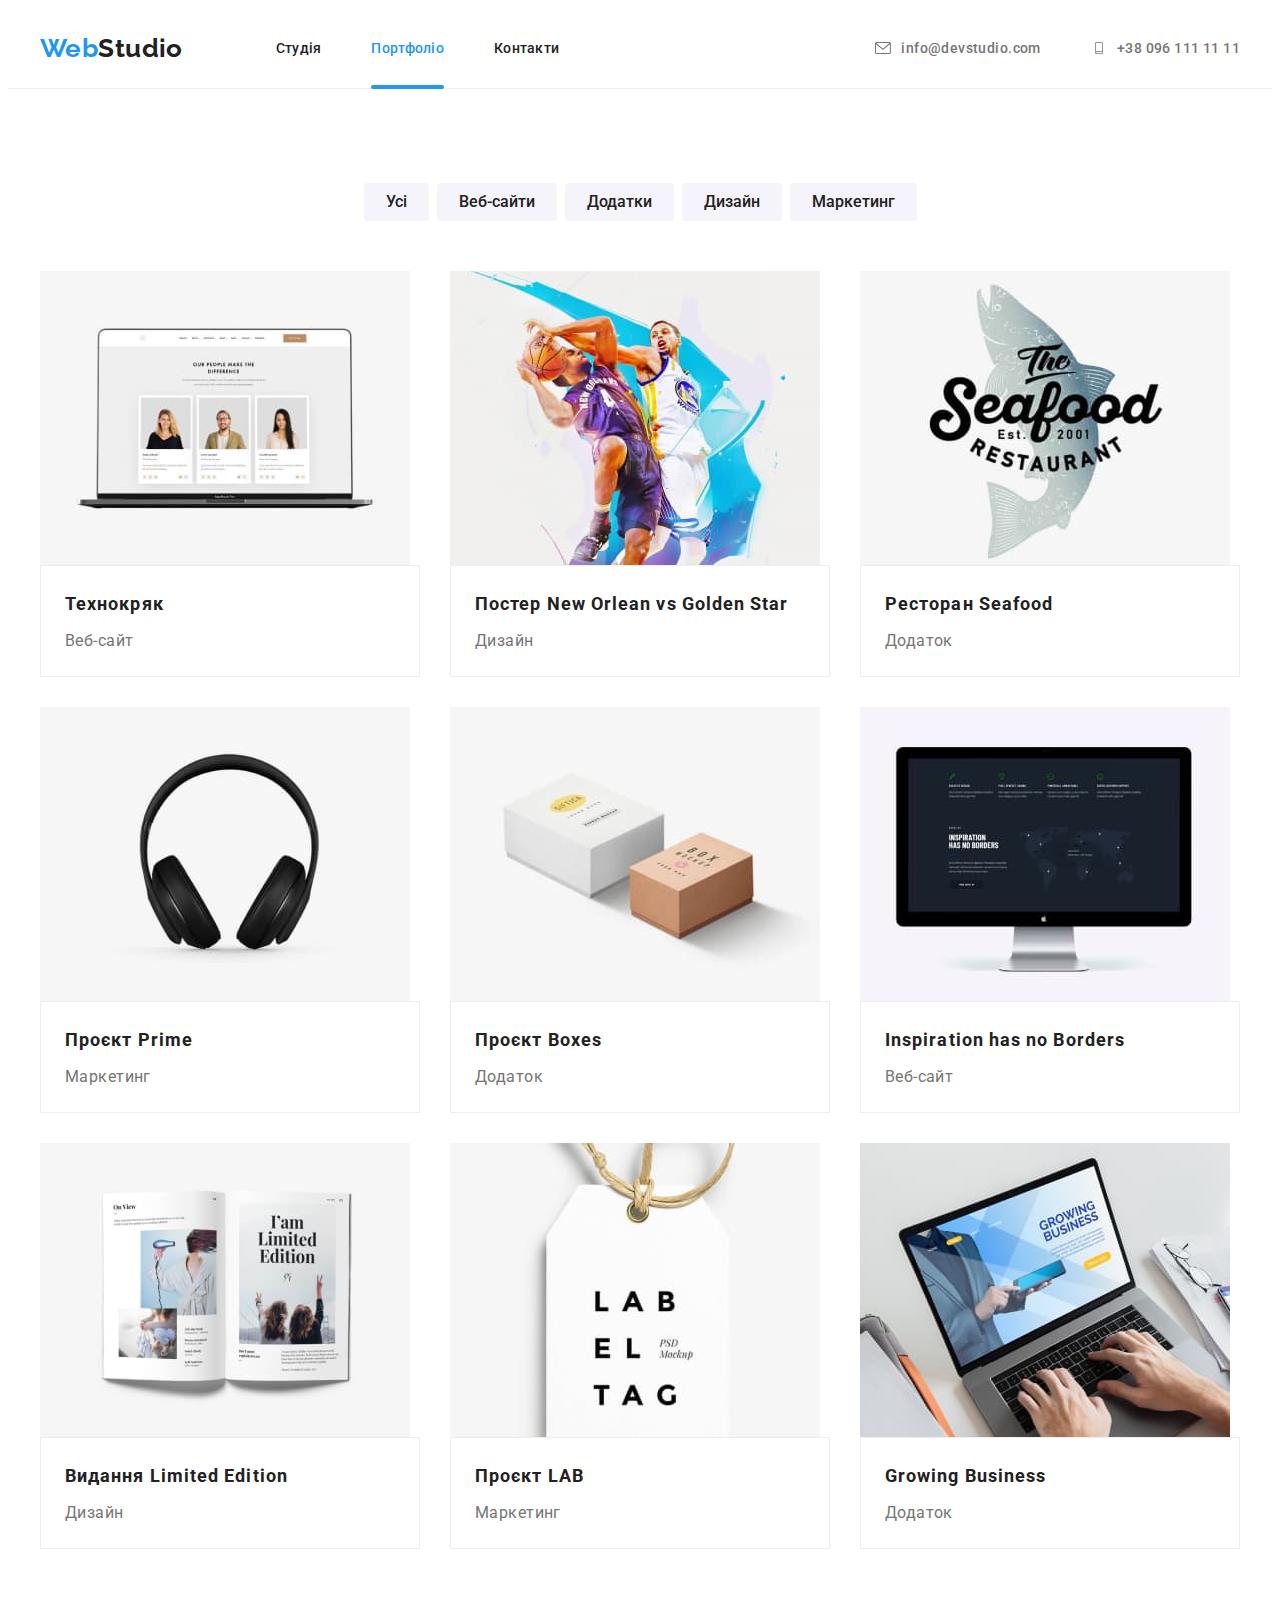
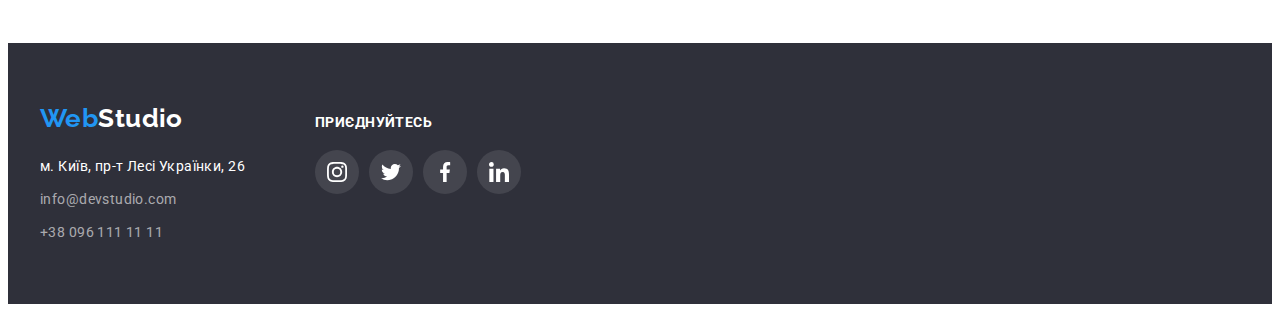
==== portfolio.html @ 8f902f5b "Initial commit" ====
<!DOCTYPE html>
<html lang="uk">
  <head>
    <meta charset="UTF-8" />
    <meta http-equiv="X-UA-Compatible" content="IE=edge" />
    <meta name="viewport" content="width=device-width, initial-scale=1.0" />
    <title>Портфоліо</title>

    <!-- Modern normalize -->
    <link
      rel="stylesheet"
      href="https://cdnjs.cloudflare.com/ajax/libs/modern-normalize/1.1.0/modern-normalize.min.css"
      integrity="sha512-wpPYUAdjBVSE4KJnH1VR1HeZfpl1ub8YT/NKx4PuQ5NmX2tKuGu6U/JRp5y+Y8XG2tV+wKQpNHVUX03MfMFn9Q=="
      crossorigin="anonymous"
      referrerpolicy="no-referrer"
    />

    <!-- Fonts -->
    <link rel="preconnect" href="https://fonts.googleapis.com" />
    <link rel="preconnect" href="https://fonts.gstatic.com" crossorigin />
    <link
      href="https://fonts.googleapis.com/css2?family=Raleway:wght@700&family=Roboto:wght@400;500;700;900&display=swap"
      rel="stylesheet"
    />
    <link rel="stylesheet" href="./css/styles.css" />
  </head>
  <body>
    <header class="header">
      <div class="header-container container">
        <nav class="site-nav">
          <a href="./index.html" class="logo-nav">Web<span>Studio</span></a>
          <ul class="nav-list list">
            <li class="nav-list-item">
              <a href="./index.html" class="nav-item link">Студія</a>
            </li>
            <li class="nav-list-item">
              <a href="./portfolio.html" class="nav-item link current">Портфоліо</a>
            </li>
            <li class="nav-list-item"><a href="" class="nav-item link">Контакти</a></li>
          </ul>
        </nav>
        <ul class="header-contacts list">
          <li class="contacts-item">
            <a class="contacts-mail link" href="mailto:info@devstudio.com">
              <svg class="header-icon" width="16" height="12">
                <use href="./images/icons.svg#icon-mail"></use></svg
              >info@devstudio.com</a
            >
          </li>
          <li class="contacts-item">
            <a class="contacts-tel link" href="tel:+380961111111">
              <svg class="header-icon" width="16" height="12">
                <use href="./images/icons.svg#icon-smartphone"></use></svg
              >+38 096 111 11 11</a
            >
          </li>
        </ul>
      </div>
    </header>
    <main>
      <section class="section-portfolio section">
        <div class="container">
          <h1 class="title visually-hidden">Приклади робіт</h1>
          <ul class="filters list">
            <li><button type="button" class="filters-item">Усі</button></li>
            <li><button type="button" class="filters-item">Веб-сайти</button></li>
            <li><button type="button" class="filters-item">Додатки</button></li>
            <li><button type="button" class="filters-item">Дизайн</button></li>
            <li><button type="button" class="filters-item">Маркетинг</button></li>
          </ul>
          <ul class="portfolio-list list">
            <li class="portfolio-list-item">
              <a class="portfolio-link link" href="./portfolio.html">
                <div class="portfolio-thumb">
                  <img
                    src="./images/portfolio/portfolio1.jpg"
                    alt="Розкритий ноутбук"
                    width="370"
                    height="294"
                  />
                  <div class="overlay">
                    <p class="overlay-text">
                      Ресурс пропонує комплексні пропозиції з різним рівнем функціоналу та сервісів.
                      Все це дозволить відвідувачу отримати вичерпні відомості про компанію чи
                      приватну особу.
                    </p>
                  </div>
                </div>
                <div class="portfolio-description">
                  <h2 class="title-item">Технокряк</h2>
                  <p class="item-text">Веб-сайт</p>
                </div>
              </a>
            </li>
            <li class="portfolio-list-item">
              <a class="portfolio-link link" href="./portfolio.html">
                <div class="portfolio-thumb">
                  <img
                    src="./images/portfolio/portfolio2.jpg"
                    alt="Два хлопці грають у баскетбол"
                    width="370"
                    height="294"
                  />
                  <div class="overlay">
                    <p class="overlay-text">
                      Ресурс пропонує комплексні пропозиції з різним рівнем функціоналу та сервісів.
                      Все це дозволить відвідувачу отримати вичерпні відомості про компанію чи
                      приватну особу.
                    </p>
                  </div>
                </div>
                <div class="portfolio-description">
                  <h2 class="title-item">
                    Постер <span lang="en">New Orlean vs Golden Star</span>
                  </h2>
                  <p class="item-text">Дизайн</p>
                </div>
              </a>
            </li>
            <li class="portfolio-list-item">
              <a class="portfolio-link link" href="./portfolio.html">
                <div class="portfolio-thumb">
                  <img
                    src="./images/portfolio/portfolio3.jpg"
                    alt="Назва ресторану на фоні акули"
                    width="370"
                    height="294"
                  />
                  <div class="overlay">
                    <p class="overlay-text">
                      Ресурс пропонує комплексні пропозиції з різним рівнем функціоналу та сервісів.
                      Все це дозволить відвідувачу отримати вичерпні відомості про компанію чи
                      приватну особу.
                    </p>
                  </div>
                </div>
                <div class="portfolio-description">
                  <h2 class="title-item">Ресторан <span lang="en">Seafood</span></h2>
                  <p class="item-text">Додаток</p>
                </div>
              </a>
            </li>
            <li class="portfolio-list-item">
              <a class="portfolio-link link" href="./portfolio.html">
                <div class="portfolio-thumb">
                  <img
                    src="./images/portfolio/portfolio4.jpg"
                    alt="Навушники"
                    width="370"
                    height="294"
                  />
                  <div class="overlay">
                    <p class="overlay-text">
                      Ресурс пропонує комплексні пропозиції з різним рівнем функціоналу та сервісів.
                      Все це дозволить відвідувачу отримати вичерпні відомості про компанію чи
                      приватну особу.
                    </p>
                  </div>
                </div>
                <div class="portfolio-description">
                  <h2 class="title-item">Проєкт <span lang="en">Prime</span></h2>
                  <p class="item-text">Маркетинг</p>
                </div>
              </a>
            </li>
            <li class="portfolio-list-item">
              <a class="portfolio-link link" href="./portfolio.html">
                <div class="portfolio-thumb">
                  <img
                    src="./images/portfolio/portfolio5.jpg"
                    alt="Дві коробочки білого та бежевого кольорів"
                    width="370"
                    height="294"
                  />
                  <div class="overlay">
                    <p class="overlay-text">
                      Ресурс пропонує комплексні пропозиції з різним рівнем функціоналу та сервісів.
                      Все це дозволить відвідувачу отримати вичерпні відомості про компанію чи
                      приватну особу.
                    </p>
                  </div>
                </div>
                <div class="portfolio-description">
                  <h2 class="title-item">Проєкт <span lang="en">Boxes</span></h2>
                  <p class="item-text">Додаток</p>
                </div>
              </a>
            </li>
            <li class="portfolio-list-item">
              <a class="portfolio-link link" href="./portfolio.html">
                <div class="portfolio-thumb">
                  <img
                    src="./images/portfolio/portfolio6.jpg"
                    alt="Монітор комп'ютера"
                    width="370"
                    height="294"
                  />
                  <div class="overlay">
                    <p class="overlay-text">
                      Ресурс пропонує комплексні пропозиції з різним рівнем функціоналу та сервісів.
                      Все це дозволить відвідувачу отримати вичерпні відомості про компанію чи
                      приватну особу.
                    </p>
                  </div>
                </div>
                <div class="portfolio-description">
                  <h2 class="title-item" lang="en">Inspiration has no Borders</h2>
                  <p class="item-text">Веб-сайт</p>
                </div>
              </a>
            </li>
            <li class="portfolio-list-item">
              <a class="portfolio-link link" href="./portfolio.html">
                <div class="portfolio-thumb">
                  <img
                    src="./images/portfolio/portfolio7.jpg"
                    alt="Розгорнута книга"
                    width="370"
                    height="294"
                  />
                  <div class="overlay">
                    <p class="overlay-text">
                      Ресурс пропонує комплексні пропозиції з різним рівнем функціоналу та сервісів.
                      Все це дозволить відвідувачу отримати вичерпні відомості про компанію чи
                      приватну особу.
                    </p>
                  </div>
                </div>
                <div class="portfolio-description">
                  <h2 class="title-item">Видання <span lang="en">Limited Edition</span></h2>
                  <p class="item-text">Дизайн</p>
                </div>
              </a>
            </li>
            <li class="portfolio-list-item">
              <a class="portfolio-link link" href="./portfolio.html">
                <div class="portfolio-thumb">
                  <img
                    src="./images/portfolio/portfolio8.jpg"
                    alt="Біла бірка з логотипом"
                    width="370"
                    height="294"
                  />
                  <div class="overlay">
                    <p class="overlay-text">
                      Ресурс пропонує комплексні пропозиції з різним рівнем функціоналу та сервісів.
                      Все це дозволить відвідувачу отримати вичерпні відомості про компанію чи
                      приватну особу.
                    </p>
                  </div>
                </div>
                <div class="portfolio-description">
                  <h2 class="title-item">Проєкт <span lang="en">LAB</span></h2>
                  <p class="item-text">Маркетинг</p>
                </div>
              </a>
            </li>
            <li class="portfolio-list-item">
              <a class="portfolio-link link" href="./portfolio.html">
                <div class="portfolio-thumb">
                  <img
                    src="./images/portfolio/portfolio9.jpg"
                    alt="Друкують на ноутбуці"
                    width="370"
                    height="294"
                  />
                  <div class="overlay">
                    <p class="overlay-text">
                      Ресурс пропонує комплексні пропозиції з різним рівнем функціоналу та сервісів.
                      Все це дозволить відвідувачу отримати вичерпні відомості про компанію чи
                      приватну особу.
                    </p>
                  </div>
                </div>
                <div class="portfolio-description">
                  <h2 class="title-item" lang="en">Growing Business</h2>
                  <p class="item-text">Додаток</p>
                </div>
              </a>
            </li>
          </ul>
        </div>
      </section>
    </main>
    <footer class="footer">
      <div class="container footer-container">
        <div>
          <a class="logo-footer" href="./index.html">Web<span>Studio</span></a>
          <address>
            <ul class="contacts-footer list">
              <li>
                <a
                  class="contacts-footer-address link contacts"
                  href="https://goo.gl/maps/xn2wBfeugNixci9o8"
                  target="_blank"
                  rel="noreferrer noopener"
                  >м. Київ, пр-т Лесі Українки, 26</a
                >
              </li>
              <li>
                <a href="mailto:info@devstudio.com" class="contacts-footer-mail link contacts"
                  >info@devstudio.com</a
                >
              </li>
              <li>
                <a href="tel:+380961111111" class="contacts-footer-tel link contacts"
                  >+38 096 111 11 11</a
                >
              </li>
            </ul>
          </address>
        </div>

        <div>
          <p class="join">Приєднуйтесь</p>
          <ul class="list join-list">
            <li class="socials-item">
              <a
                class="socials-link-footer link"
                href="https://instagram.com"
                target="_blank"
                rel="noopener noreferrer"
                aria-label="Instagram icon"
              >
                <svg class="socials-icon" width="20" height="20">
                  <use href="./images/icons.svg#icon-instagram"></use>
                </svg>
              </a>
            </li>
            <li class="socials-item">
              <a
                class="socials-link-footer link"
                href="https://twitter.com"
                aria-label="Twitter icon"
                target="_blank"
                rel="noopener noreferrer"
              >
                <svg class="socials-icon" width="20" height="20">
                  <use href="./images/icons.svg#icon-twitter"></use>
                </svg>
              </a>
            </li>
            <li class="socials-item">
              <a
                class="socials-link-footer link"
                href="https://facebook.com"
                aria-label="Facebook icon"
                target="_blank"
                rel="noopener noreferrer"
              >
                <svg class="socials-icon" width="20" height="20">
                  <use href="./images/icons.svg#icon-facebook"></use>
                </svg>
              </a>
            </li>
            <li class="socials-item">
              <a
                class="socials-link-footer link"
                href="https://linkedin.com"
                aria-label="LinkedIn icon"
                target="_blank"
                rel="noopener noreferrer"
              >
                <svg class="socials-icon" width="20" height="20">
                  <use href="./images/icons.svg#icon-linkedin"></use>
                </svg>
              </a>
            </li>
          </ul>
        </div>
      </div>
    </footer>
  </body>
</html>
---- css/styles.css ----
:root {
  /* Text colors */
  --primary-text-color: #757575;
  --title-text-color: #212121;
  --accent-color: #2196f3;
  --secondary-text-color: #ffffff;

  /* BG colors */
  --primary-bgc: #ffffff;
  --secondary-bgc: #2f303a;
  --button-bgc: #f5f4fa;
  --team-bgc: #f5f4fa;
  --filters-bgc: #eeeeee;

  /* Color to icons */
  --primary-icon: #afb1b8;

  /* Transitions */
  --transition-duration: 250ms;
  --transition-timing-function: cubic-bezier(0.4, 0, 0.2, 1);
}

/* 
Base styles */

body {
  color: var(--primary-text-color);
  background-color: var(--primary-bgc);
  font-family: 'Roboto', sans-serif;
  letter-spacing: 0.03em;
  font-size: 14px;
}

.section {
  padding-top: 94px;
  padding-bottom: 94px;
}

/* reset start */
h1,
h2,
h3,
h4,
h5,
h6,
p {
  margin: 0 0;
}

.link {
  text-decoration: none;
  color: inherit;
}

.list {
  list-style: none;
  margin: 0;
  padding: 0;
}

img {
  display: block;
  /* max-width: 100%;
  height: auto; */
}
/* reset end */

/* Header */
.container {
  width: 1200px;
  margin: 0 auto;
  padding-right: 15px;
  padding-left: 15px;
}
.header {
  border-bottom: 1px solid #ececec;
}

.header-container {
  display: flex;
  align-items: center;
  justify-content: space-between;
}

.site-nav {
  display: flex;
  align-items: center;
}
.logo-nav {
  color: var(--accent-color);
  font-family: 'Raleway', 'Courier New', Courier, monospace;
  font-style: normal;
  font-weight: 700;
  font-size: 26px;
  line-height: 31px;
  text-decoration: none;
  margin-right: 93px;
}

.logo-nav > span {
  color: var(--title-text-color);
}

.nav-list {
  display: flex;
  gap: 50px;
}

.nav-list-item {
  position: relative;
}
.nav-item {
  color: var(--title-text-color);
  font-weight: 500;
  line-height: calc(16 / 14);
  letter-spacing: 0.02em;
  display: block;
  padding: 32px 0;

  transition: color var(--transition-duration) var(--transition-timing-function);
}

.nav-item:hover,
.nav-item:focus {
  color: var(--accent-color);
}

.nav-item.current {
  color: var(--accent-color);
}

.nav-item.current::after {
  content: '';
  position: absolute;
  bottom: -1px;

  display: block;
  width: 100%;
  height: 4px;

  border-radius: 4px;
  background-color: var(--accent-color);
}
.header-contacts {
  display: flex;
  align-items: center;
  gap: 50px;
  padding: 32px 0;
}

.contacts-tel,
.contacts-mail {
  color: var(--primary-text-color);
  font-weight: 500;
  line-height: calc(16 / 14);
  letter-spacing: 0.02;

  display: flex;
  align-items: center;
  gap: 10px;

  transition: color var(--transition-duration) var(--transition-timing-function);
}
.contacts-tel:hover,
.contacts-tel:focus,
.contacts-mail:focus,
.contacts-mail:hover {
  color: var(--accent-color);
}

.header-icon {
  fill: currentColor;
}
/* Main studio*/

/* Загальна настройка заголовків */
.section-title {
  color: var(--title-text-color);
  font-size: 36px;
  line-height: calc(42 / 36);
  text-align: center;
  margin-bottom: 50px;
}

/* Hero */
.section-hero {
  text-align: center;
  padding-top: 200px;
  padding-bottom: 200px;
  max-width: 1600px;
  background-color: rgba(47, 48, 58, 0.4);
  background-image: linear-gradient(rgba(47, 48, 58, 0.4), rgba(47, 48, 58, 0.4)),
    url(../images/studia/hero.jpg);
  background-repeat: no-repeat;
  background-position: center;
  background-size: cover;

  margin: 0 auto;
}

.hero-title {
  color: var(--secondary-text-color);
  font-weight: 900;
  font-size: 44px;
  line-height: calc(60 / 44);
  text-align: center;
  letter-spacing: 0.06em;
  text-transform: uppercase;

  width: 696px;
  margin-right: auto;
  margin-left: auto;
  margin-bottom: 30px;
}

.hero-button {
  color: var(--secondary-text-color);
  background-color: var(--accent-color);
  cursor: pointer;
  font-family: inherit;
  font-weight: 700;
  font-size: 16px;
  line-height: calc(30 / 16);
  letter-spacing: 0.06em;

  border-radius: 4px;
  border: none;
  padding: 9px 31px;
  /* min-width: 160px;
  min-height: 38px; */
  display: inline-block;

  transition: color var(--transition-duration) var(--transition-timing-function);
}

.hero-button:hover,
.hero-button:focus {
  color: #188ce8;
}
/* Preference section*/
.preference {
  padding-top: 94px;
}

.preference .container {
  padding: 0 215px;
}

.preference-list {
  display: flex;
  gap: 30px;
}

.preference-title {
  color: var(--title-text-color);
  font-size: 14px;
  line-height: calc(16 / 14);
  letter-spacing: 0.03em;
  text-transform: uppercase;
  margin-bottom: 10px;
}

.preference-text {
  width: 270px;
  font-size: 14px;
  line-height: calc(24 / 14);
}

.preference-icon {
  --color1: #212121;
}
.preference-gen-icon {
  width: 270px;
  height: 120px;

  background: #f5f4fa;
  border-radius: 4px;
  display: flex;
  align-items: center;
  justify-content: center;

  margin-bottom: 20px;
}

/* Examples section */
.about {
  padding-top: 0;
}
.examples {
  padding-top: 94px;
}
.examples-list {
  display: flex;
  gap: 32px;
  margin-top: 50px;
}

.examples-thumb {
  position: relative;
}
.examples-overlay {
  position: absolute;
  bottom: 0;
  left: 0;
  width: 100%;
  background-color: rgba(47, 48, 58, 0.8);
  padding: 27px 0;
}
.examples-text {
  text-transform: uppercase;
  font-weight: 700;
  line-height: calc(16 / 14);
  color: var(--secondary-text-color);
  text-align: center;
}
/* Team section */
.team {
  background-color: var(--team-bgc);
}
.team-list {
  display: flex;
  gap: 30px;
}
.team-item {
  padding-bottom: 30px;
  background: var(--primary-bgc);
  box-shadow: 0px 1px 3px rgba(0, 0, 0, 0.12), 0px 1px 1px rgba(0, 0, 0, 0.14),
    0px 2px 1px rgba(0, 0, 0, 0.2);
  border-radius: 0px 0px 4px 4px;
}
.team-title {
  color: var(--title-text-color);
  font-weight: 500;
  font-size: 16px;
  line-height: calc(19 / 16);
  text-align: center;
  margin-top: 30px;
  margin-bottom: 10px;
}
.team-text {
  font-size: 16px;
  line-height: calc(19 / 16);
  text-align: center;
  margin-bottom: 16px;
}

/* Socials in section Team */

.socials {
  display: flex;
  justify-content: center;
  align-items: center;
  gap: 10px;
}

.socials-link {
  display: flex;
  justify-content: center;
  align-items: center;
  width: 44px;
  height: 44px;
  border-radius: 50%;
  background-color: var(--primary-bgc);
  color: var(--primary-icon);

  transition: color, background-color;
  transition-duration: var(--transition-duration);
  transition-timing-function: var(--transition-timing-function);
}

.socials-link:hover,
.socials-link:focus,
.socials-link-footer:hover,
.socials-link-footer:focus {
  background-color: var(--accent-color);
  color: var(--secondary-text-color);
}

.socials-icon {
  fill: currentColor;
}

/* Section Regular-custumers */
.customers-area {
  width: 170px;
  height: 92px;
  border: 1px solid #afb1b8;
  border-radius: 4px;
  color: var(--primary-icon);
  display: flex;
  justify-content: center;
  align-items: center;

  transition: color, border;
  transition-duration: var(--transition-duration);
  transition-timing-function: var(--transition-timing-function);
}
.customers-area:hover,
.customers-area:focus {
  color: var(--accent-color);
  border: 1px solid var(--accent-color);
}

.regular-customers-list {
  display: flex;
  justify-content: center;
  align-items: center;
  gap: 30px;
}

.customers-icon {
  fill: currentColor;
}

/* Main Portfolio*/

.visually-hidden {
  position: absolute;
  white-space: nowrap;
  width: 1px;
  height: 1px;
  overflow: hidden;
  border: 0;
  padding: 0;
  clip: rect(0 0 0 0);
  clip-path: inset(50%);
  margin: -1px;
}
.section-portfolio {
  background-color: var(--primary-bgc);
}
/* Filters section */
.filters {
  display: flex;
  justify-content: center;
  gap: 8px;
  margin-bottom: 50px;
}

.filters-item {
  color: var(--title-text-color);
  background-color: var(--button-bgc);
  cursor: pointer;
  font-weight: 500;
  font-size: 16px;
  line-height: calc(26 / 16);
  font-family: inherit;

  border-radius: 4px;
  padding: 6px 22px;
  min-height: 38px;
  border: none;

  transition-property: color, background-color, box-shadow;
  transition-duration: var(--transition-duration);
  transition-timing-function: var(--transition-timing-function);
}

.filters-item:hover,
.filters-item:focus {
  color: var(--secondary-text-color);
  background-color: var(--accent-color);
  box-shadow: 0px 3px 1px rgba(0, 0, 0, 0.1), 0px 1px 2px rgba(0, 0, 0, 0.08),
    0px 2px 2px rgba(0, 0, 0, 0.12);
}
.title-item {
  color: var(--title-text-color);
  font-weight: 700;
  font-size: 18px;
  line-height: calc(36 / 18);
  letter-spacing: 0.06em;
  margin-bottom: 4px;
}

.item-text {
  font-size: 16px;
  line-height: calc(30 / 16);
}

.portfolio-list {
  display: flex;
  flex-wrap: wrap;
}

.portfolio-list-item {
  width: calc((100% - 60px) / 3);
  transition: box-shadow var(--transition-duration) var(--transition-timing-function);
}

.portfolio-list-item:hover .overlay {
  transform: translateY(0);
}

.portfolio-list-item:not(:nth-last-child(-n + 3)) {
  margin-bottom: 30px;
}

.portfolio-list-item:hover,
.portfolio-list-item:focus {
  box-shadow: 0px 1px 1px rgba(0, 0, 0, 0.12), 0px 4px 4px rgba(0, 0, 0, 0.06),
    1px 4px 6px rgba(0, 0, 0, 0.16);
}
.portfolio-list-item:not(:nth-child(3n)) {
  margin-right: 30px;
}

.portfolio-thumb {
  position: relative;
  overflow: hidden;
}

.overlay {
  position: absolute;
  top: 0;
  left: 0;

  width: 100%;
  height: 100%;
  background-color: rgba(33, 150, 243, 0.9);
  color: var(--secondary-text-color);
  backdrop-filter: blur (3px);

  user-select: none;

  padding: 0 24px;
  display: flex;
  align-items: center;
  justify-content: flex-start;

  transform: translateY(100%);

  transition: transform 250ms cubic-bezier(0.4, 0, 0.2, 1);
}

.overlay-text {
  font-size: 18px;
  line-height: 1.33;
}
.portfolio-description {
  padding: 20px 24px;
  border: 1px solid var(--filters-bgc);
}

/* Footer */
.footer {
  background-color: var(--secondary-bgc);
  padding-top: 60px;
  padding-bottom: 60px;
}

.footer-container {
  display: flex;
  justify-content: left;
  align-items: baseline;
  gap: 70px;
}
.logo-footer {
  color: var(--accent-color);
  font-family: 'Raleway', sans-serif;
  font-style: normal;
  font-weight: 700;
  font-size: 26px;
  line-height: calc(31 / 26);
  text-decoration: none;
  display: block;
  margin-bottom: 20px;
}

.logo-footer > span {
  color: var(--secondary-text-color);
}

/* Footer contacts */

.contacts-footer {
  font-style: normal;
  display: flex;
  flex-direction: column;
  gap: 9px;
}

.contacts {
  line-height: calc(24 / 14);
  display: block;
  font-size: 14px;
  font-weight: 400;
  color: rgba(255, 255, 255, 0.6);
  transition: color var(--transition-duration) var(--transition-timing-function);
}

.contacts-footer-address {
  color: var(--secondary-text-color);
}

.contacts-footer-mail:hover,
.contacts-footer-mail:focus,
.contacts-footer-tel:hover,
.contacts-footer-tel:focus {
  color: var(--accent-color);
}

.join-list {
  display: flex;
  gap: 10px;
}

.join {
  font-weight: 700;
  font-size: calc(16 / 14);
  text-transform: uppercase;
  color: var(--secondary-text-color);
  margin-bottom: 20px;
}
.socials-link-footer {
  display: flex;
  justify-content: center;
  align-items: center;
  width: 44px;
  height: 44px;
  border-radius: 50%;
  background-color: rgba(255, 255, 255, 0.1);
  color: var(--secondary-text-color);

  transition: color, background-color;
  transition-duration: var(--transition-duration);
  transition-timing-function: var(--transition-timing-function);
}

/* Modal window */
.backdrop {
  position: fixed;
  top: 0;
  right: 0;
  background-color: rgba(0, 0, 0, 0.1);

  width: 100%;
  height: 100%;

  transition-property: opacity, visibility;
  transition-duration: var(--transition-duration);
  transition-timing-function: var(--transition-timing-function);
}

.backdrop.is-hidden {
  opacity: 0;
  visibility: hidden;
  pointer-events: none;
}

.modal {
  position: absolute;
  top: 50%;
  left: 50%;
  transform: translateX(-50%) translateY(-50%);

  width: 528px;
  min-height: 581px;
  background-color: var(--primary-bgc);
  border: 1px solid rgba(0, 0, 0, 0.1);
  box-shadow: 0px 1px 3px rgba(0, 0, 0, 0.12), 0px 1px 1px rgba(0, 0, 0, 0.14),
    0px 2px 1px rgba(0, 0, 0, 0.2);
  border-radius: 4px;

  transition-property: transform, opacity;
  transition-duration: var(--transition-duration);
  transition-timing-function: var(--transition-timing-function);
}

.backdrop.is-hidden .modal {
  opacity: 0;
  transform: translateX(-50%) translateY(-80%);
}
.modal-btn {
  position: absolute;
  top: 10px;
  right: 10px;
  padding: 0;

  display: inline-flex;
  align-items: center;
  justify-content: center;
  cursor: pointer;

  width: 30px;
  height: 30px;
  background-color: var(--primary-bgc);
  border-radius: 50%;
  border: 1px solid rgba(0, 0, 0, 0.1);
}
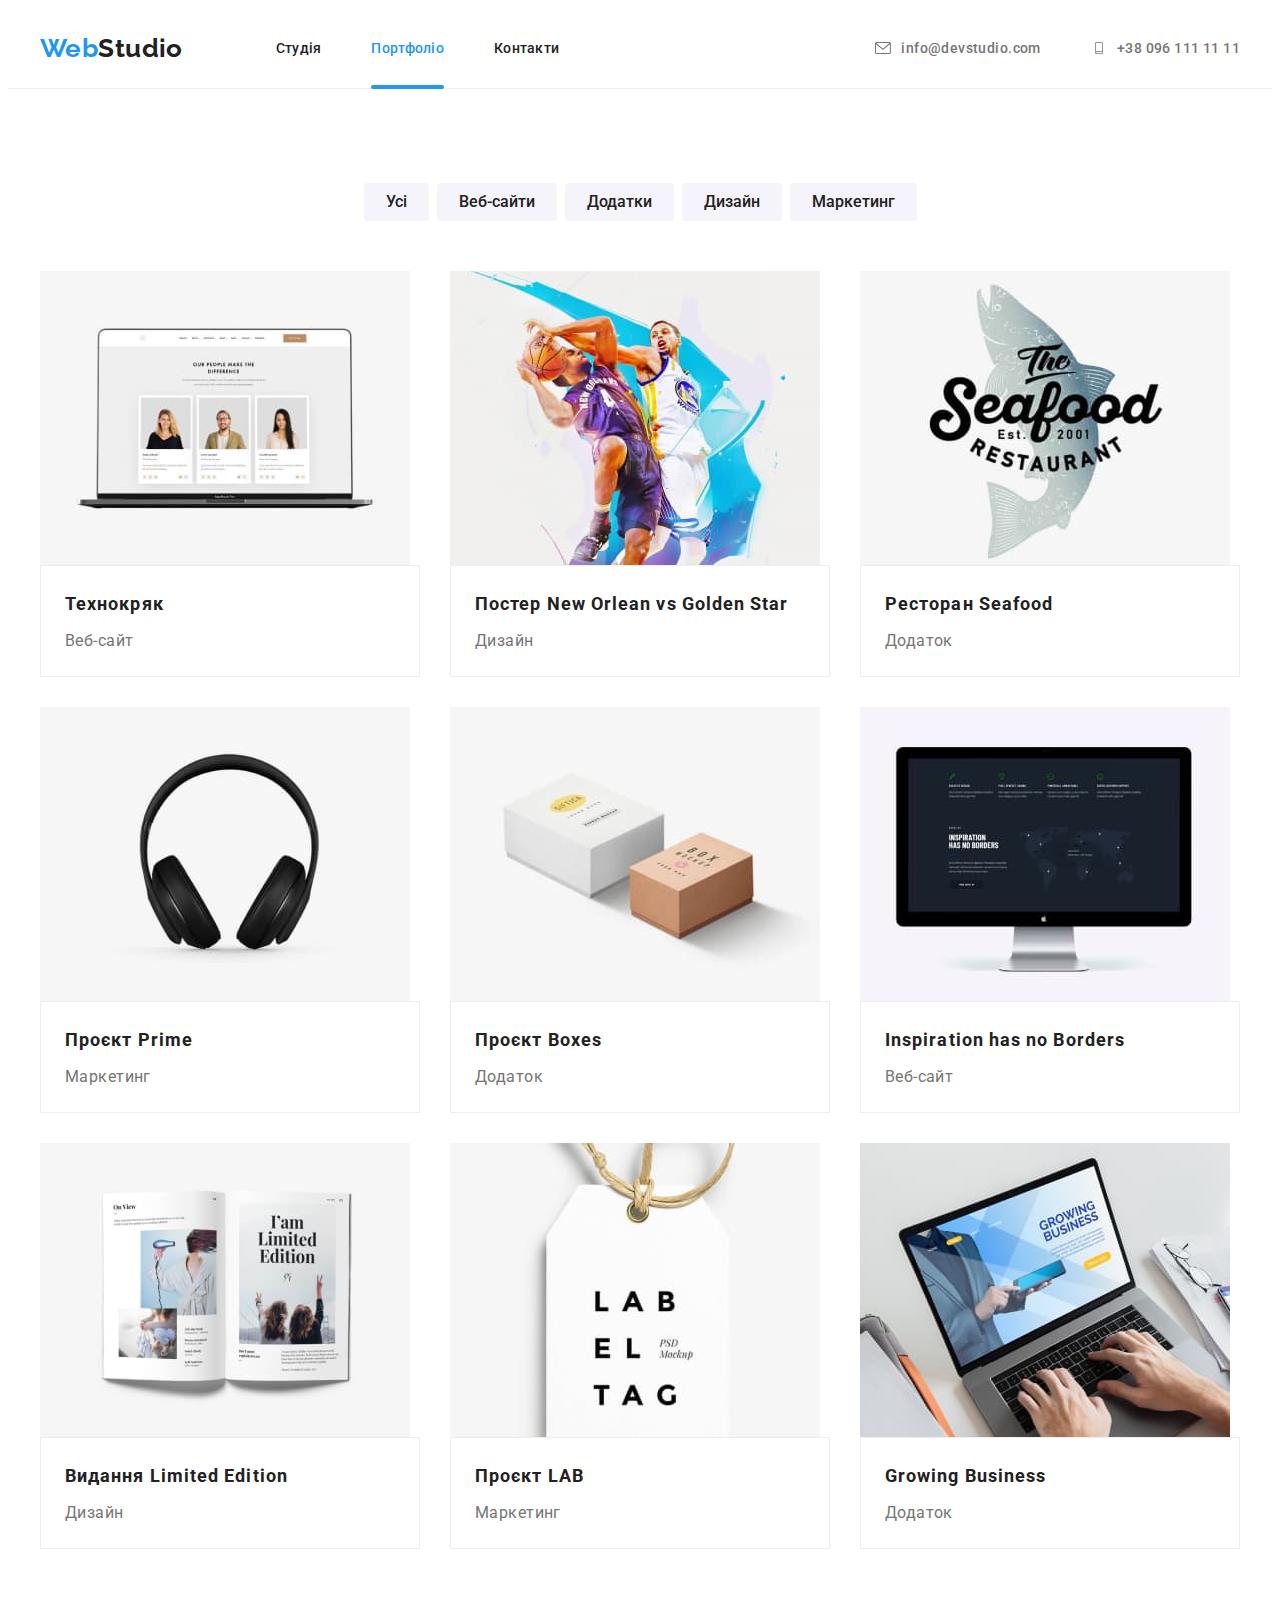
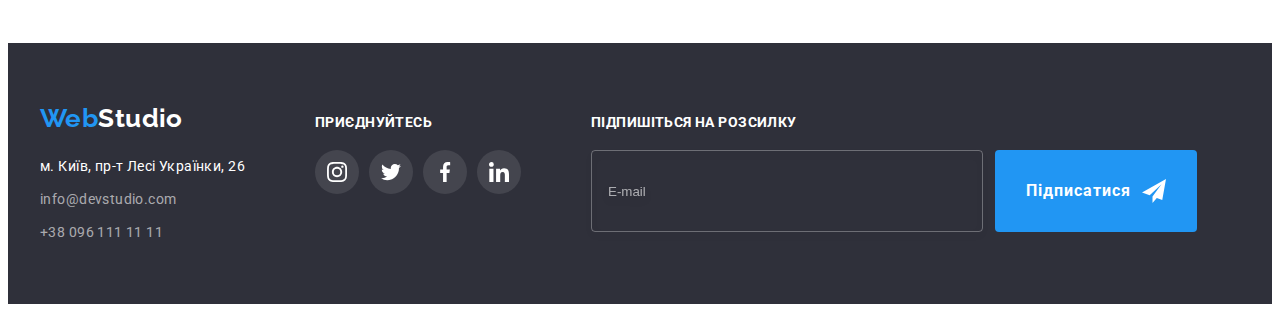
==== commit 955e7a7e: "add subscription-form to footer" ====
--- a/portfolio.html
+++ b/portfolio.html
@@ -312,7 +312,7 @@
         </div>
 
         <div>
-          <p class="join">Приєднуйтесь</p>
+          <p class="join footer-text">Приєднуйтесь</p>
           <ul class="list join-list">
             <li class="socials-item">
               <a
@@ -368,6 +368,24 @@
             </li>
           </ul>
         </div>
+        <form name="subscription-form">
+          <p class="subscription-text footer-text">Підпишіться на розсилку</p>
+          <div class="subscription-area">
+            <input
+              class="subscription-field"
+              type="email"
+              name="subscription-email"
+              minlength="3"
+              placeholder="E-mail"
+            />
+            <button class="subscription-btn hero-button" type="submit">
+              Підписатися
+              <svg class="footer-send-btn" width="24" height="24">
+                <use href="./images/icons.svg#icon-footer-send"></use>
+              </svg>
+            </button>
+          </div>
+        </form>
       </div>
     </footer>
   </body>
--- a/css/styles.css
+++ b/css/styles.css
@@ -226,17 +226,18 @@
   border-radius: 4px;
   border: none;
   padding: 9px 31px;
-  /* min-width: 160px;
-  min-height: 38px; */
+
   display: inline-block;
 
-  transition: color var(--transition-duration) var(--transition-timing-function);
+  transition: box-shadow var(--transition-duration) var(--transition-timing-function);
 }
 
 .hero-button:hover,
 .hero-button:focus {
-  color: #188ce8;
-}
+  box-shadow: 0px 1px 3px rgba(0, 0, 0, 0.12), 0px 1px 1px rgba(0, 0, 0, 0.14),
+    0px 2px 1px rgba(0, 0, 0, 0.2);
+}
+
 /* Preference section*/
 .preference {
   padding-top: 94px;
@@ -599,12 +600,13 @@
   color: var(--accent-color);
 }
 
+/* Join */
 .join-list {
   display: flex;
   gap: 10px;
 }
 
-.join {
+.footer-text {
   font-weight: 700;
   font-size: calc(16 / 14);
   text-transform: uppercase;
@@ -624,6 +626,34 @@
   transition: color, background-color;
   transition-duration: var(--transition-duration);
   transition-timing-function: var(--transition-timing-function);
+}
+
+/* Subscription */
+.subscription-area {
+  display: flex;
+  gap: 12px;
+}
+
+.subscription-field {
+  width: 358px;
+  height: 50px;
+  padding: 15px 16px;
+
+  border: 1px solid rgba(255, 255, 255, 0.3);
+  filter: drop-shadow(0px 4px 4px rgba(0, 0, 0, 0.15));
+  border-radius: 4px;
+  background-color: transparent;
+}
+
+.subscription-field::placeholder {
+  color: rgba(255, 255, 255, 0.6);
+}
+
+.subscription-btn {
+  display: flex;
+  justify-content: center;
+  align-items: center;
+  gap: 11px;
 }
 
 /* Modal window */
@@ -647,14 +677,22 @@
   pointer-events: none;
 }
 
+.backdrop.is-hidden .modal {
+  opacity: 0;
+  transform: translateX(-50%) translateY(-80%);
+}
+
 .modal {
   position: absolute;
   top: 50%;
   left: 50%;
+
   transform: translateX(-50%) translateY(-50%);
 
   width: 528px;
   min-height: 581px;
+  padding: 40px 39px 41px;
+
   background-color: var(--primary-bgc);
   border: 1px solid rgba(0, 0, 0, 0.1);
   box-shadow: 0px 1px 3px rgba(0, 0, 0, 0.12), 0px 1px 1px rgba(0, 0, 0, 0.14),
@@ -666,24 +704,155 @@
   transition-timing-function: var(--transition-timing-function);
 }
 
-.backdrop.is-hidden .modal {
-  opacity: 0;
-  transform: translateX(-50%) translateY(-80%);
-}
 .modal-btn {
   position: absolute;
   top: 10px;
   right: 10px;
+
   padding: 0;
-
   display: inline-flex;
   align-items: center;
   justify-content: center;
-  cursor: pointer;
 
   width: 30px;
   height: 30px;
   background-color: var(--primary-bgc);
   border-radius: 50%;
   border: 1px solid rgba(0, 0, 0, 0.1);
-}
+  cursor: pointer;
+}
+
+.modal-form-group {
+  margin-bottom: 20px;
+}
+
+.modal-label {
+  display: block;
+  font-size: 20px;
+  line-height: calc(23 / 20);
+  text-align: center;
+  color: rgba(33, 33, 33, 1);
+
+  margin-bottom: 12px;
+}
+
+.modal-form-label {
+  display: block;
+  font-size: 12px;
+  line-height: calc(14 / 12);
+  letter-spacing: 0.01em;
+  color: rgba(117, 117, 117, 1);
+
+  margin-bottom: 4px;
+}
+
+.modal-form-message::placeholder {
+  color: rgba(117, 117, 117, 0.5);
+}
+
+.modal-form-wrapper {
+  position: relative;
+  margin-bottom: 10px;
+}
+
+.modal-form-field {
+  width: 100%;
+  height: 40px;
+  padding-left: 41px;
+  padding-right: 39px;
+
+  border: 1px solid rgba(33, 33, 33, 0.2);
+  border-radius: 4px;
+  outline: 1px solid transparent;
+  outline-offset: -1px;
+
+  transition: outline-color var(--transition-duration) var(--transition-timing-function);
+}
+
+.modal-form-field:focus {
+  outline-color: var(--accent-color);
+}
+
+.modal-form-icon {
+  position: absolute;
+  top: 50%;
+  left: 10px;
+  transform: translateY(-50%);
+
+  transition: fill var(--transition-duration) var(--transition-timing-function);
+}
+
+.modal-form-field:focus + .modal-form-icon {
+  fill: var(--accent-color);
+}
+
+/* Message */
+.modal-form-message {
+  display: block;
+  width: 100%;
+  height: 138px;
+  padding: 12px 16px;
+
+  font-size: 12px;
+  line-height: calc(14 / 12);
+  letter-spacing: 0.01em;
+
+  border-radius: 4px;
+  border: 1px solid rgba(33, 33, 33, 0.2);
+  outline: 1px solid transparent;
+  outline-offset: -1px;
+
+  transition: outline var(--transition-duration);
+  resize: none;
+}
+
+.modal-form-message:focus {
+  outline-color: var(--accent-color);
+}
+
+.modal-form-agreement {
+  display: flex;
+  justify-content: center;
+  align-items: center;
+  gap: 7px;
+  margin-bottom: 30px;
+}
+
+.modal-form-agreement-desc {
+  user-select: none;
+}
+
+.modal-form-agreement-link {
+  color: var(--accent-color);
+  /* Опускаю нижче лінію підкреслення */
+  text-underline-offset: 3px;
+}
+
+.modal-form-checkbox {
+  appearance: none;
+  width: 16px;
+  height: 15px;
+
+  outline: 2px solid transparent;
+  outline-offset: -2px;
+  border: 2px solid rgba(33, 33, 33, 1);
+  border-radius: 2px;
+
+  background-position: center;
+  background-repeat: no-repeat;
+  background-size: 0;
+  background-image: url("data:image/svg+xml,%3Csvg width='13' height='10' viewBox='0 0 13 10' fill='none' xmlns='http://www.w3.org/2000/svg'%3E%3Cpath d='M1.95703 4.75166L1.88825 4.68604L1.81923 4.75141L0.93123 5.59258L0.854858 5.66492L0.930974 5.73753L4.42671 9.07236L4.49574 9.1382L4.56476 9.07236L12.069 1.91352L12.1449 1.84116L12.069 1.76881L11.1873 0.927644L11.1183 0.861826L11.0493 0.927611L4.49577 7.17353L1.95703 4.75166Z' fill='white' stroke='white' stroke-width='0.2'/%3E%3C/svg%3E%0A");
+
+  transition: var(--transition-duration);
+}
+
+.modal-form-checkbox:checked {
+  outline-color: var(--accent-color);
+  background-color: var(--accent-color);
+  background-size: 11px 8px;
+}
+
+.modal-form-btn {
+  display: block;
+  margin: 0 auto;
+}
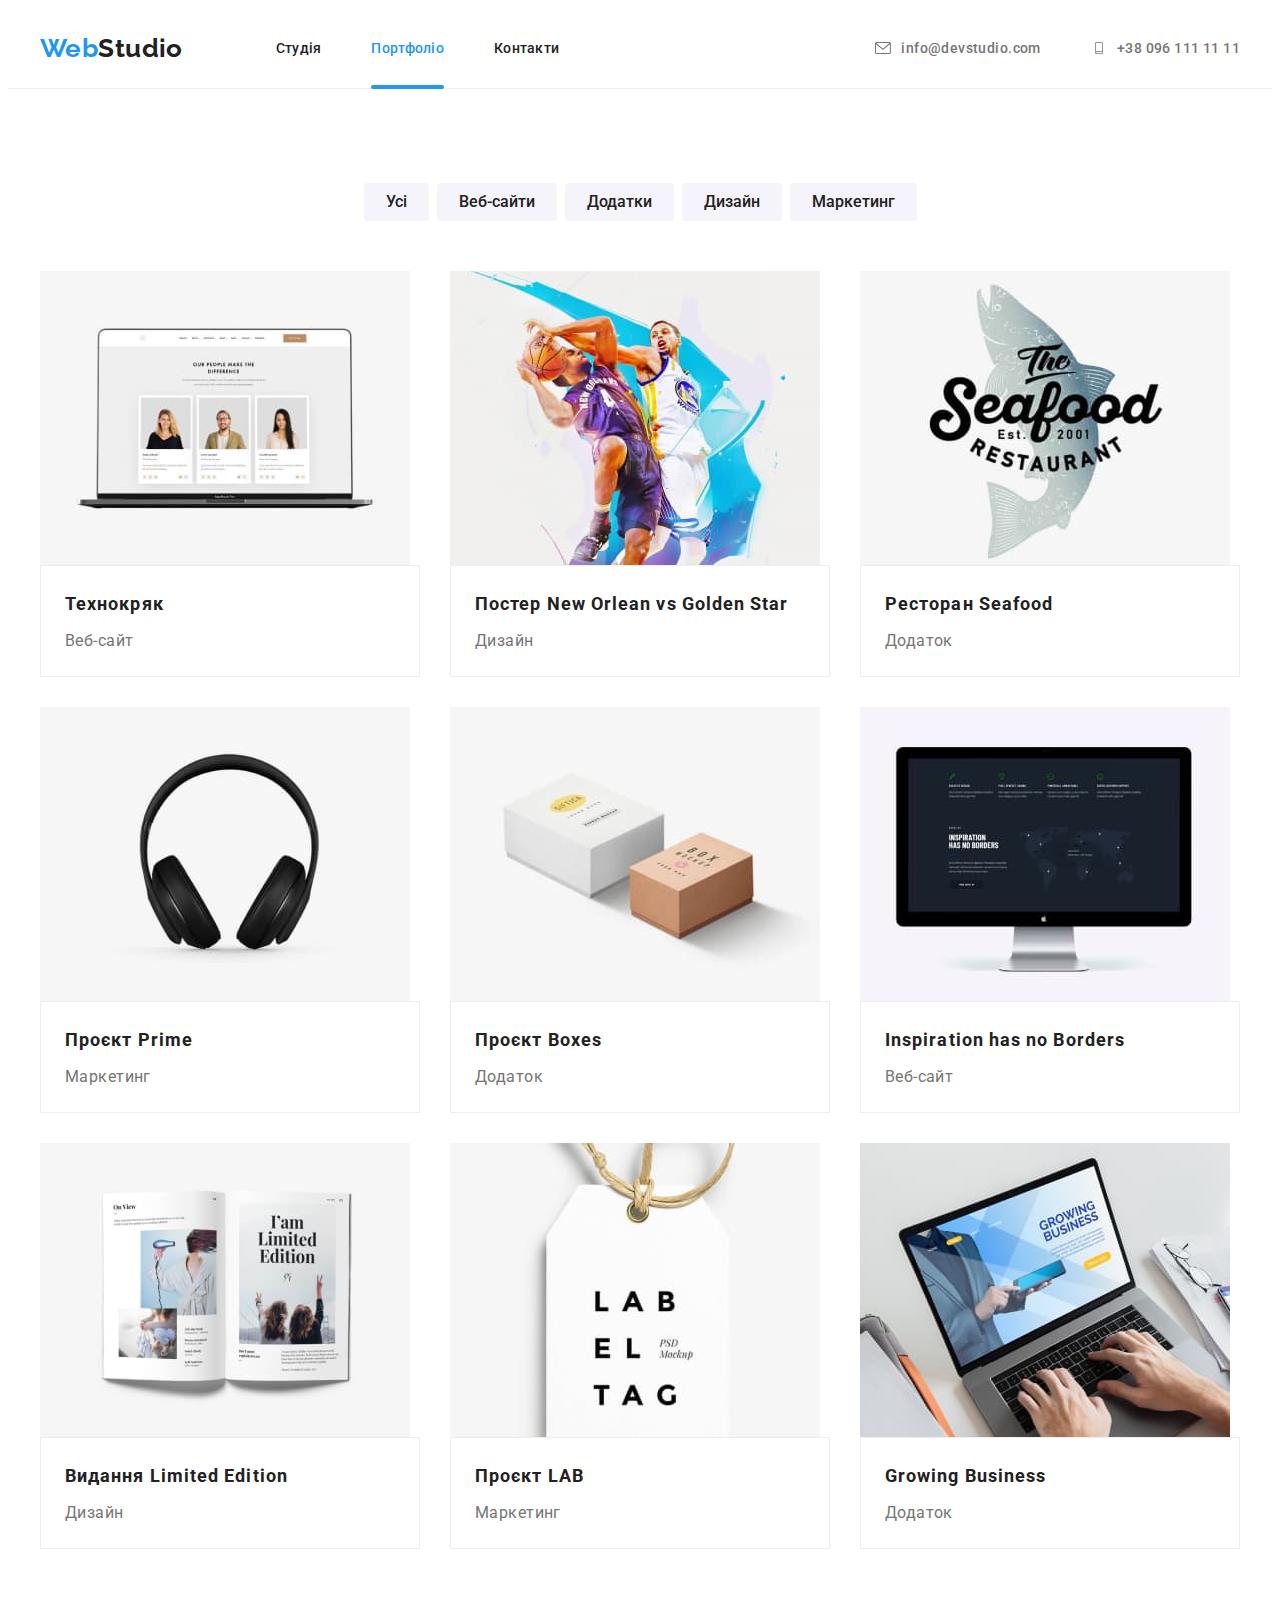
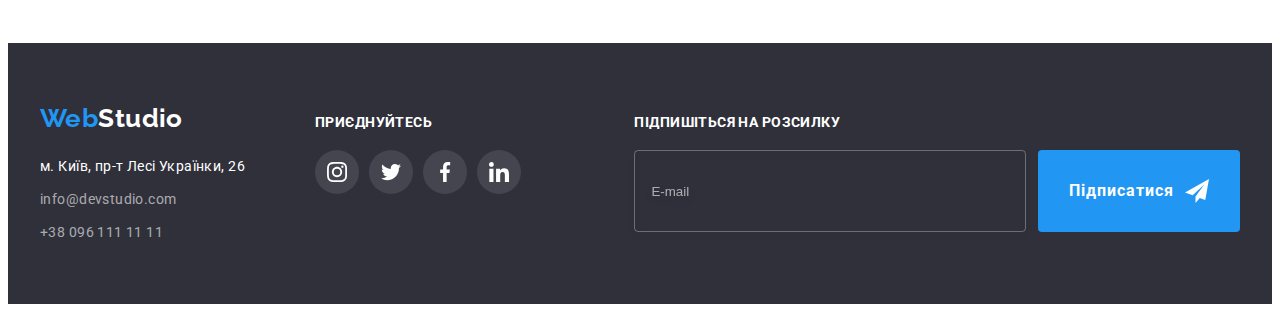
==== commit 1758190f: "add class to form in footer" ====
--- a/portfolio.html
+++ b/portfolio.html
@@ -368,7 +368,7 @@
             </li>
           </ul>
         </div>
-        <form name="subscription-form">
+        <form name="subscription-form" class="subscription-form">
           <p class="subscription-text footer-text">Підпишіться на розсилку</p>
           <div class="subscription-area">
             <input
--- a/css/styles.css
+++ b/css/styles.css
@@ -629,6 +629,11 @@
 }
 
 /* Subscription */
+
+.subscription-form {
+  margin-left: auto;
+}
+
 .subscription-area {
   display: flex;
   gap: 12px;
@@ -638,6 +643,7 @@
   width: 358px;
   height: 50px;
   padding: 15px 16px;
+  color: var(--secondary-text-color);
 
   border: 1px solid rgba(255, 255, 255, 0.3);
   filter: drop-shadow(0px 4px 4px rgba(0, 0, 0, 0.15));
